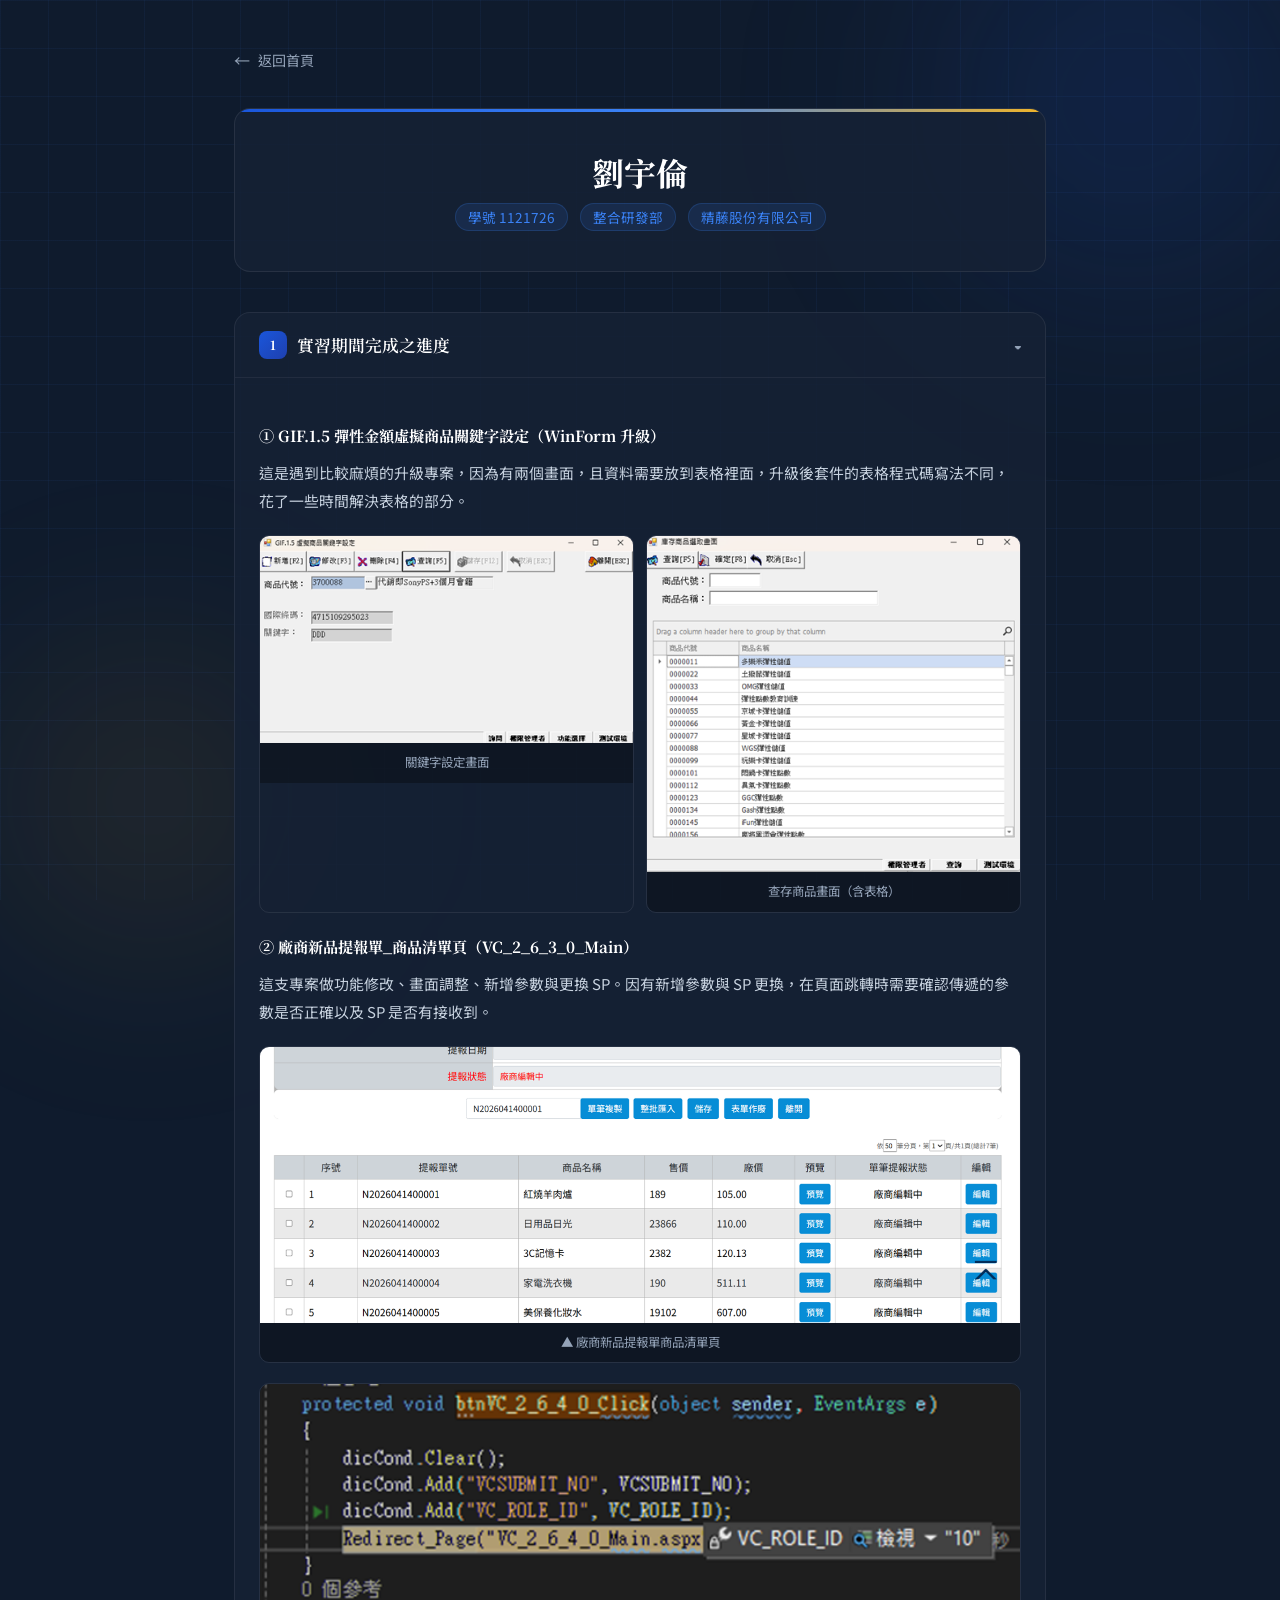
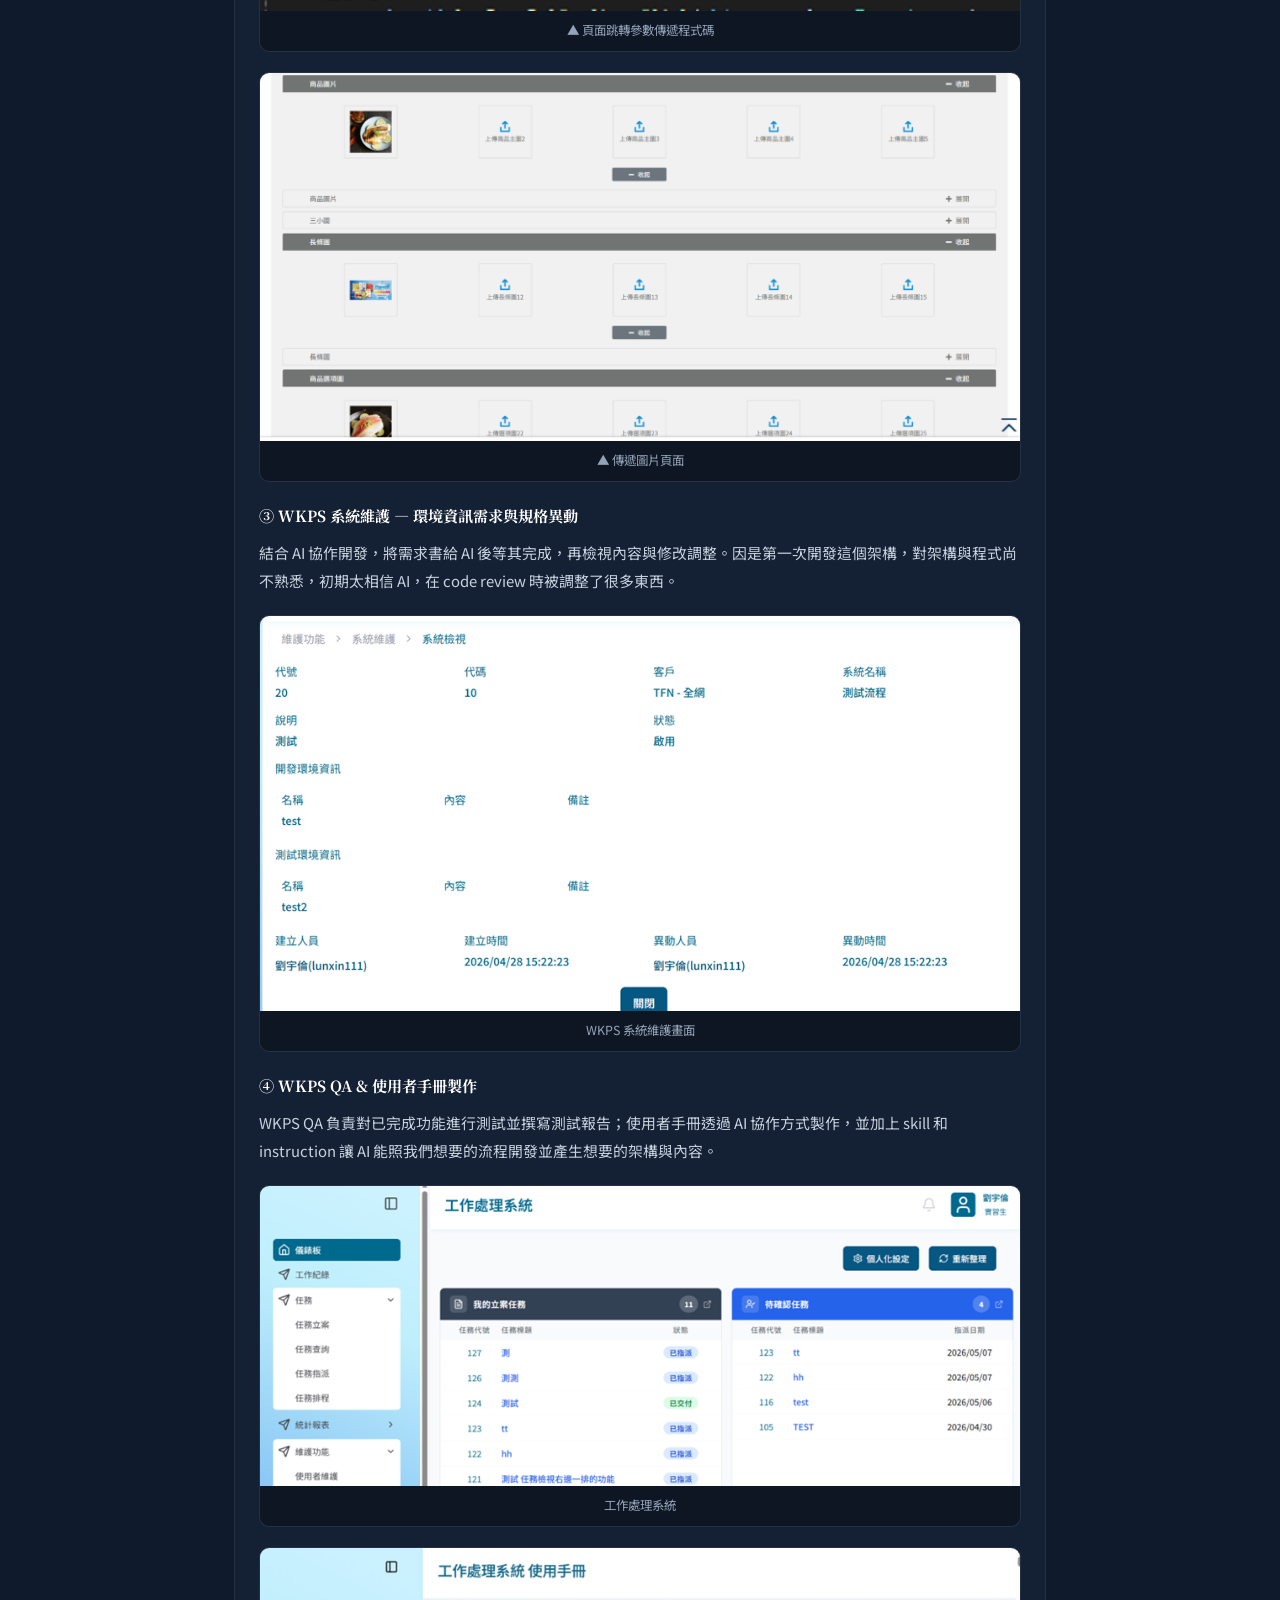
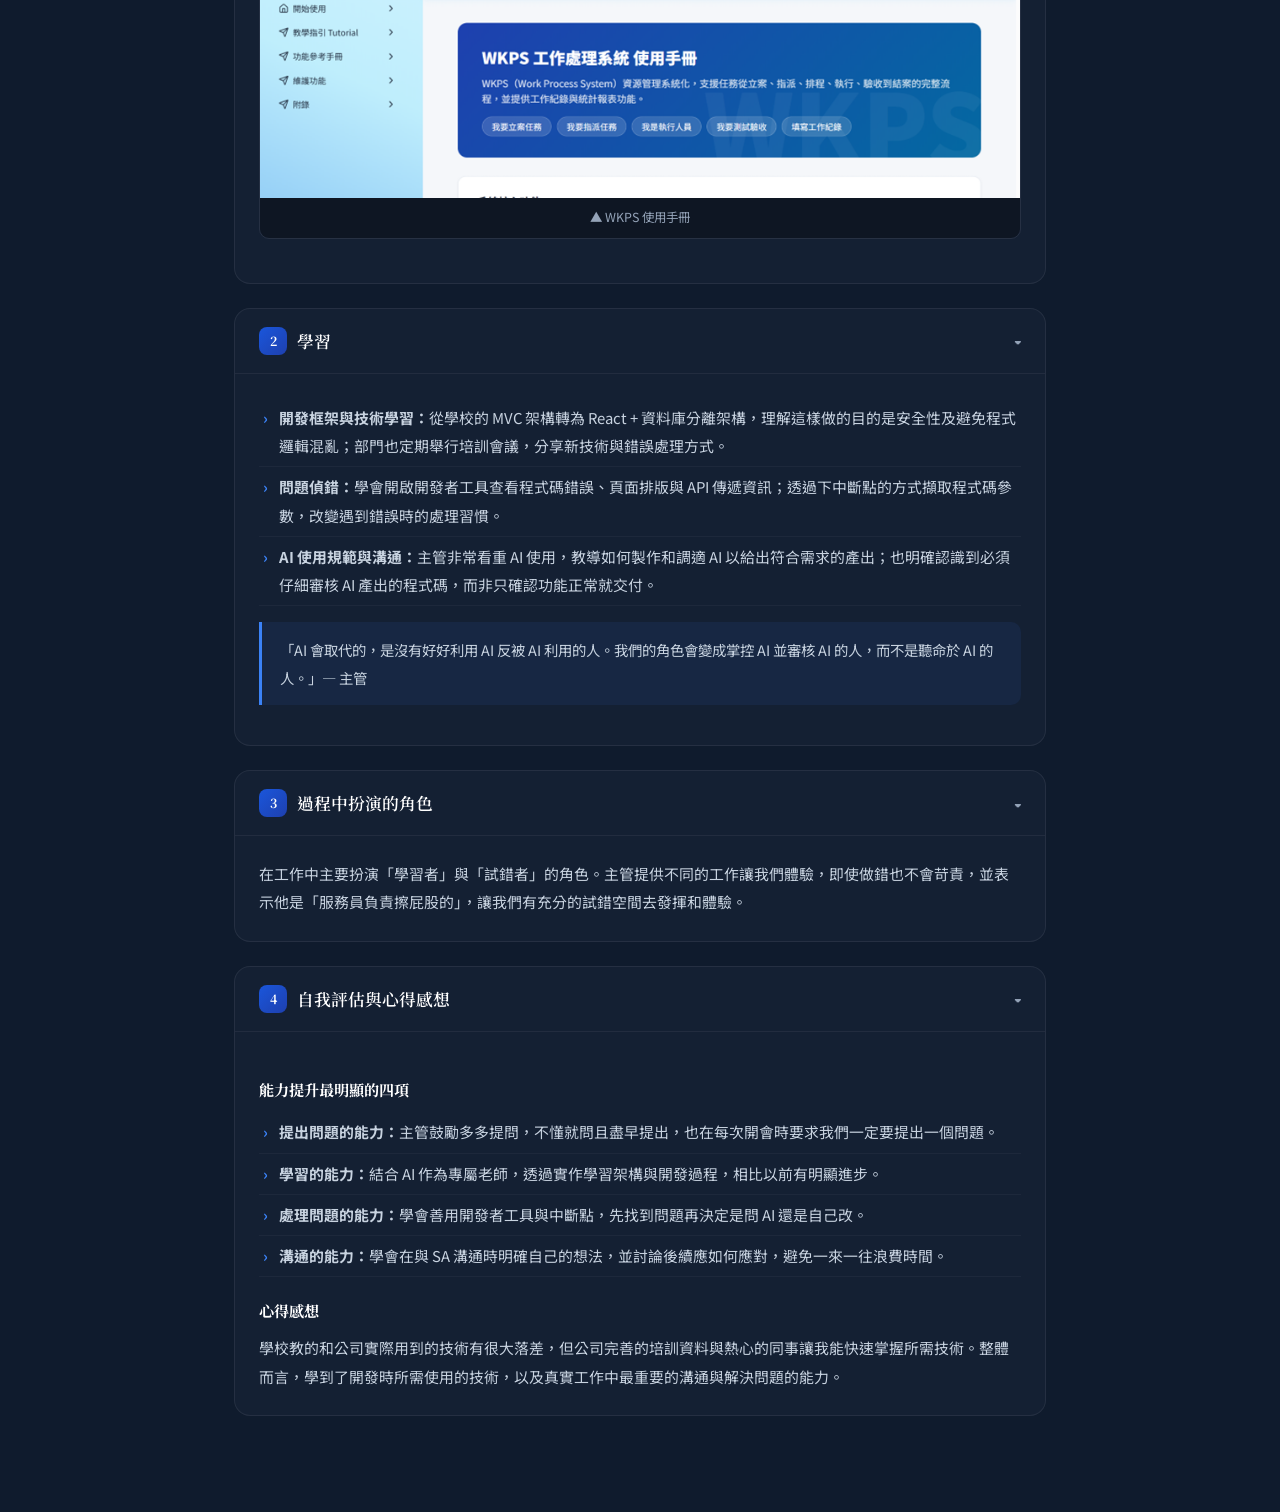
==== pages/1121726.html @ b06cfe4e "初始化實習報告網頁" ====
<!DOCTYPE html>
<html lang="zh-TW">
<head>
  <meta charset="UTF-8"/>
  <meta name="viewport" content="width=device-width, initial-scale=1.0"/>
  <title>劉宇倫 — 實習報告</title>
  <link rel="stylesheet" href="../css/style.css"/>
  <link href="https://fonts.googleapis.com/css2?family=Noto+Serif+TC:wght@300;400;600;700&family=Noto+Sans+TC:wght@300;400;500&display=swap" rel="stylesheet"/>
</head>
<body>
  <div class="bg-grid"></div>
  <div class="bg-orb orb1"></div>
  <div class="bg-orb orb2"></div>

  <div class="page-wrap">

    <a href="../index.html" class="back-link">
      <span class="arrow">←</span> 返回首頁
    </a>

    <div class="page-header">
      <h1 class="page-name">劉宇倫</h1>
      <div class="page-meta">
        <span>學號 1121726</span>
        <span>整合研發部</span>
        <span>精藤股份有限公司</span>
      </div>
    </div>

    <!-- ====== 一、實習期間完成之進度 ====== -->
    <div class="section">
      <div class="section-title">
        <div class="num">1</div>
        實習期間完成之進度
        <span class="toggle-icon">▾</span>
      </div>
      <div class="section-body">

        <h4>① GIF.1.5 彈性金額虛擬商品關鍵字設定（WinForm 升級）</h4>
        <p>這是遇到比較麻煩的升級專案，因為有兩個畫面，且資料需要放到表格裡面，升級後套件的表格程式碼寫法不同，花了一些時間解決表格的部分。</p>

        <!-- 圖片區：GIF.1.5 畫面截圖 -->
        <div class="img-grid">
          <div class="img-block">
            <img src="../image/1121726/1121726-1.png" alt="1121726-1">
            <div class="img-caption">關鍵字設定畫面</div>
          </div>
          <div class="img-block">
            <img src="../image/1121726/1121726-2.png" alt="1121726-2">
            <div class="img-caption">查存商品畫面（含表格）</div>
          </div>
        </div>

        <h4>② 廠商新品提報單_商品清單頁（VC_2_6_3_0_Main）</h4>
        <p>這支專案做功能修改、畫面調整、新增參數與更換 SP。因有新增參數與 SP 更換，在頁面跳轉時需要確認傳遞的參數是否正確以及 SP 是否有接收到。</p>

        <!-- 圖片區：商品清單頁截圖 -->
        <div class="img-block">
          <img src="../image/1121726/1121726-3.png" alt="1121726-3">
          <div class="img-caption">▲ 廠商新品提報單商品清單頁</div>
        </div>

        <!-- 圖片區：程式碼截圖 -->
        <div class="img-block">
          <img src="../image/1121726/1121726-4.png" alt="1121726-4">
          <div class="img-caption">▲ 頁面跳轉參數傳遞程式碼</div>
        </div>

        <!-- 圖片區：傳遞圖片頁面 -->
        <div class="img-block">
          <img src="../image/1121726/1121726-5.png" alt="1121726-5">
          <div class="img-caption">▲ 傳遞圖片頁面</div>
        </div>

        <h4>③ WKPS 系統維護 — 環境資訊需求與規格異動</h4>
        <p>結合 AI 協作開發，將需求書給 AI 後等其完成，再檢視內容與修改調整。因是第一次開發這個架構，對架構與程式尚不熟悉，初期太相信 AI，在 code review 時被調整了很多東西。</p>

        <!-- 圖片區：WKPS 系統維護畫面 -->
        <div class="img-block">
          <img src="../image/1121726/1121726-6.png" alt="1121726-6">
          <div class="img-caption">WKPS 系統維護畫面</div>
        </div>

        <h4>④ WKPS QA &amp; 使用者手冊製作</h4>
        <p>WKPS QA 負責對已完成功能進行測試並撰寫測試報告；使用者手冊透過 AI 協作方式製作，並加上 skill 和 instruction 讓 AI 能照我們想要的流程開發並產生想要的架構與內容。</p>

        <!-- 圖片區：工作處理系統截圖 -->
        <div class="img-block">
          <img src="../image/1121726/1121726-7.png" alt="1121726-7">
          <div class="img-caption">工作處理系統</div>
        </div>
      
        <div class="img-block">
          <img src="../image/1121726/1121726-8.png" alt="1121726-8">
          <div class="img-caption">▲ WKPS 使用手冊</div>
        </div>

      </div>
    </div>

    <!-- ====== 二、學習 ====== -->
    <div class="section">
      <div class="section-title">
        <div class="num">2</div>
        學習
        <span class="toggle-icon">▾</span>
      </div>
      <div class="section-body">
        <ul>
          <li><strong>開發框架與技術學習：</strong>從學校的 MVC 架構轉為 React + 資料庫分離架構，理解這樣做的目的是安全性及避免程式邏輯混亂；部門也定期舉行培訓會議，分享新技術與錯誤處理方式。</li>
          <li><strong>問題偵錯：</strong>學會開啟開發者工具查看程式碼錯誤、頁面排版與 API 傳遞資訊；透過下中斷點的方式擷取程式碼參數，改變遇到錯誤時的處理習慣。</li>
          <li><strong>AI 使用規範與溝通：</strong>主管非常看重 AI 使用，教導如何製作和調適 AI 以給出符合需求的產出；也明確認識到必須仔細審核 AI 產出的程式碼，而非只確認功能正常就交付。</li>
        </ul>
        <div class="highlight-box">
          「AI 會取代的，是沒有好好利用 AI 反被 AI 利用的人。我們的角色會變成掌控 AI 並審核 AI 的人，而不是聽命於 AI 的人。」— 主管
        </div>
      </div>
    </div>

    <!-- ====== 三、過程中扮演的角色 ====== -->
    <div class="section">
      <div class="section-title">
        <div class="num">3</div>
        過程中扮演的角色
        <span class="toggle-icon">▾</span>
      </div>
      <div class="section-body">
        <p>在工作中主要扮演「學習者」與「試錯者」的角色。主管提供不同的工作讓我們體驗，即使做錯也不會苛責，並表示他是「服務員負責擦屁股的」，讓我們有充分的試錯空間去發揮和體驗。</p>
      </div>
    </div>

    <!-- ====== 四、自我評估與心得感想 ====== -->
    <div class="section">
      <div class="section-title">
        <div class="num">4</div>
        自我評估與心得感想
        <span class="toggle-icon">▾</span>
      </div>
      <div class="section-body">
        <h4>能力提升最明顯的四項</h4>
        <ul>
          <li><strong>提出問題的能力：</strong>主管鼓勵多多提問，不懂就問且盡早提出，也在每次開會時要求我們一定要提出一個問題。</li>
          <li><strong>學習的能力：</strong>結合 AI 作為專屬老師，透過實作學習架構與開發過程，相比以前有明顯進步。</li>
          <li><strong>處理問題的能力：</strong>學會善用開發者工具與中斷點，先找到問題再決定是問 AI 還是自己改。</li>
          <li><strong>溝通的能力：</strong>學會在與 SA 溝通時明確自己的想法，並討論後續應如何應對，避免一來一往浪費時間。</li>
        </ul>
        <h4>心得感想</h4>
        <p>學校教的和公司實際用到的技術有很大落差，但公司完善的培訓資料與熱心的同事讓我能快速掌握所需技術。整體而言，學到了開發時所需使用的技術，以及真實工作中最重要的溝通與解決問題的能力。</p>
      </div>
    </div>

  </div>

  <script src="../js/main.js"></script>
</body>
</html>
---- css/style.css ----
/* ==============================
   CSS Variables & Reset
============================== */
:root {
  --navy:    #0f1b2d;
  --navy2:   #162236;
  --blue:    #1a56db;
  --accent:  #3b82f6;
  --gold:    #f0b429;
  --white:   #ffffff;
  --gray:    #94a3b8;
  --light:   #e8edf4;
  --card-bg: rgba(22, 34, 54, 0.85);
  --radius:  16px;
  --shadow:  0 8px 32px rgba(0,0,0,0.35);
  --font-serif: 'Noto Serif TC', serif;
  --font-sans:  'Noto Sans TC', sans-serif;
  --transition: 0.3s cubic-bezier(0.4, 0, 0.2, 1);
}

*, *::before, *::after { box-sizing: border-box; margin: 0; padding: 0; }

html { scroll-behavior: smooth; }

body {
  background: var(--navy);
  color: var(--white);
  font-family: var(--font-sans);
  min-height: 100vh;
  overflow-x: hidden;
}

/* ==============================
   Background Decorations
============================== */
.bg-grid {
  position: fixed; inset: 0; z-index: 0;
  background-image:
    linear-gradient(rgba(59,130,246,0.06) 1px, transparent 1px),
    linear-gradient(90deg, rgba(59,130,246,0.06) 1px, transparent 1px);
  background-size: 48px 48px;
  pointer-events: none;
}

.bg-orb {
  position: fixed; border-radius: 50%;
  filter: blur(80px); pointer-events: none; z-index: 0;
}
.orb1 {
  width: 600px; height: 600px;
  background: radial-gradient(circle, rgba(26,86,219,0.18), transparent 70%);
  top: -200px; right: -150px;
}
.orb2 {
  width: 500px; height: 500px;
  background: radial-gradient(circle, rgba(240,180,41,0.1), transparent 70%);
  bottom: -150px; left: -100px;
}

/* ==============================
   Hero / Homepage
============================== */
.hero {
  position: relative; z-index: 1;
  max-width: 900px; margin: 0 auto;
  padding: 64px 24px 48px;
  display: flex; flex-direction: column;
  align-items: center; gap: 24px;
  text-align: center;
  animation: fadeUp 0.8s ease both;
}

@keyframes fadeUp {
  from { opacity: 0; transform: translateY(24px); }
  to   { opacity: 1; transform: translateY(0); }
}

.badge {
  display: inline-block;
  background: linear-gradient(135deg, var(--gold), #f59e0b);
  color: var(--navy);
  font-size: 0.78rem; font-weight: 700; letter-spacing: 0.12em;
  padding: 5px 16px; border-radius: 100px;
}

.university-logo {
  margin-top: 4px;
}
.logo-placeholder {
  width: 72px; height: 72px; border-radius: 50%;
  background: linear-gradient(135deg, var(--blue), #1e40af);
  display: flex; align-items: center; justify-content: center;
  font-family: var(--font-serif);
  font-size: 1.5rem; font-weight: 700; color: var(--white);
  box-shadow: 0 0 0 4px rgba(59,130,246,0.25);
  /* 取消以下兩行並取消 img 的 comment 以使用校徽圖片 */
}

.title { display: flex; flex-direction: column; gap: 6px; }
.title-sub {
  font-family: var(--font-sans); font-size: 1rem;
  font-weight: 400; color: var(--gray); letter-spacing: 0.05em;
}
.title-main {
  font-family: var(--font-serif); font-size: 2.4rem;
  font-weight: 700; color: var(--white);
  line-height: 1.2;
}

.company-tag {
  background: rgba(59,130,246,0.12);
  border: 1px solid rgba(59,130,246,0.3);
  padding: 8px 20px; border-radius: 100px;
  font-size: 0.9rem; color: var(--accent); letter-spacing: 0.05em;
}
.company-tag span { color: var(--gray); margin-left: 4px; font-size: 0.82rem; }

/* Info Grid */
.info-grid {
  display: flex; gap: 16px; flex-wrap: wrap; justify-content: center;
}
.info-card {
  background: var(--card-bg);
  border: 1px solid rgba(255,255,255,0.08);
  border-radius: 12px;
  padding: 14px 22px;
  display: flex; flex-direction: column; gap: 4px;
  backdrop-filter: blur(12px);
}
.info-label { font-size: 0.72rem; color: var(--gray); letter-spacing: 0.08em; }
.info-value { font-size: 0.95rem; font-weight: 500; color: var(--white); }

/* Section Heading */
.section-heading {
  font-size: 0.75rem; letter-spacing: 0.18em;
  color: var(--gray); text-transform: uppercase;
  margin-top: 8px;
}

/* ==============================
   Student Cards
============================== */
.students-grid {
  display: grid;
  grid-template-columns: repeat(auto-fit, minmax(240px, 1fr));
  gap: 20px; width: 100%;
}

.student-card {
  background: var(--card-bg);
  border: 1px solid rgba(255,255,255,0.08);
  border-radius: var(--radius);
  padding: 28px 24px;
  display: flex; align-items: center; gap: 18px;
  text-decoration: none; color: var(--white);
  backdrop-filter: blur(12px);
  transition: var(--transition);
  position: relative; overflow: hidden;
  cursor: pointer;
}
.student-card::before {
  content: '';
  position: absolute; inset: 0;
  background: linear-gradient(135deg, rgba(59,130,246,0.08), transparent);
  opacity: 0; transition: var(--transition);
}
.student-card::after {
  content: '';
  position: absolute; bottom: 0; left: 0; right: 0;
  height: 2px;
  background: linear-gradient(90deg, var(--blue), var(--accent));
  transform: scaleX(0); transition: var(--transition);
  transform-origin: left;
}
.student-card:hover {
  transform: translateY(-4px);
  border-color: rgba(59,130,246,0.4);
  box-shadow: var(--shadow);
}
.student-card:hover::before { opacity: 1; }
.student-card:hover::after  { transform: scaleX(1); }

.student-card[data-dept="系統運用部"]::after {
  background: linear-gradient(90deg, var(--gold), #f59e0b);
}

/* Avatar */
.student-avatar { flex-shrink: 0; }
.avatar-placeholder {
  width: 52px; height: 52px; border-radius: 50%;
  background: linear-gradient(135deg, var(--blue), #1e40af);
  display: flex; align-items: center; justify-content: center;
  font-family: var(--font-serif); font-size: 1.3rem; font-weight: 700;
}
/* 若使用圖片，取消 comment 這段：
.student-avatar img {
  width: 52px; height: 52px; border-radius: 50%;
  object-fit: cover;
} */

.student-info { flex: 1; text-align: left; }
.student-name { font-family: var(--font-serif); font-size: 1.15rem; font-weight: 600; }
.student-id   { font-size: 0.78rem; color: var(--gray); margin-top: 3px; }
.student-dept {
  font-size: 0.75rem; margin-top: 6px;
  background: rgba(59,130,246,0.15);
  color: var(--accent);
  display: inline-block; padding: 2px 10px; border-radius: 100px;
}
.student-card[data-dept="系統運用部"] .student-dept {
  background: rgba(240,180,41,0.15); color: var(--gold);
}

.card-arrow {
  font-size: 1.2rem; color: var(--gray);
  transition: var(--transition); transform: translateX(0);
}
.student-card:hover .card-arrow { transform: translateX(4px); color: var(--accent); }

/* ==============================
   Footer
============================== */
.footer {
  font-size: 0.78rem; color: var(--gray);
  display: flex; gap: 8px; align-items: center; flex-wrap: wrap;
  justify-content: center; margin-top: 16px; padding-top: 16px;
  border-top: 1px solid rgba(255,255,255,0.06);
  width: 100%;
}
.dot { opacity: 0.4; }

/* ==============================
   Inner Pages: Layout
============================== */
.page-wrap {
  position: relative; z-index: 1;
  max-width: 860px; margin: 0 auto;
  padding: 48px 24px 72px;
  animation: fadeUp 0.7s ease both;
}

.back-link {
  display: inline-flex; align-items: center; gap: 8px;
  color: var(--gray); text-decoration: none; font-size: 0.88rem;
  margin-bottom: 36px;
  transition: var(--transition);
}
.back-link:hover { color: var(--accent); }
.back-link .arrow { font-size: 1rem; }

/* Page Header */
.page-header {
  text-align: center;
  padding: 40px 32px;
  background: var(--card-bg);
  border: 1px solid rgba(255,255,255,0.08);
  border-radius: var(--radius);
  backdrop-filter: blur(16px);
  margin-bottom: 40px;
  position: relative; overflow: hidden;
}
.page-header::before {
  content: '';
  position: absolute; top: 0; left: 0; right: 0; height: 3px;
  background: linear-gradient(90deg, var(--blue), var(--accent), var(--gold));
}

.page-avatar {
  width: 80px; height: 80px; border-radius: 50%; margin: 0 auto 16px;
  background: linear-gradient(135deg, var(--blue), #1e40af);
  display: flex; align-items: center; justify-content: center;
  font-family: var(--font-serif); font-size: 2rem; font-weight: 700;
  box-shadow: 0 0 0 4px rgba(59,130,246,0.2);
}
/* 圖片版：取消 comment
.page-avatar img {
  width: 80px; height: 80px; border-radius: 50%; object-fit: cover;
  box-shadow: 0 0 0 4px rgba(59,130,246,0.2);
} */

.page-name {
  font-family: var(--font-serif); font-size: 2rem; font-weight: 700;
  margin-bottom: 4px;
}
.page-meta {
  font-size: 0.85rem; color: var(--gray);
  display: flex; gap: 12px; justify-content: center; flex-wrap: wrap;
  margin-top: 8px;
}
.page-meta span {
  background: rgba(59,130,246,0.12);
  border: 1px solid rgba(59,130,246,0.2);
  padding: 3px 12px; border-radius: 100px; color: var(--accent);
}

/* ==============================
   Section & Content Blocks
============================== */
.section {
  background: var(--card-bg);
  border: 1px solid rgba(255,255,255,0.07);
  border-radius: var(--radius);
  backdrop-filter: blur(12px);
  margin-bottom: 24px;
  overflow: hidden;
}

.section-title {
  font-family: var(--font-serif); font-size: 1.05rem; font-weight: 600;
  padding: 18px 24px;
  border-bottom: 1px solid rgba(255,255,255,0.06);
  display: flex; align-items: center; gap: 10px;
  cursor: pointer; user-select: none;
  transition: background var(--transition);
}
.section-title:hover { background: rgba(59,130,246,0.06); }

.section-title .num {
  width: 28px; height: 28px; border-radius: 8px;
  background: linear-gradient(135deg, var(--blue), #1e40af);
  display: flex; align-items: center; justify-content: center;
  font-size: 0.78rem; font-weight: 700; flex-shrink: 0;
}

.section-title .toggle-icon {
  margin-left: auto; color: var(--gray);
  transition: transform var(--transition);
  font-size: 0.9rem;
}
.section.collapsed .toggle-icon { transform: rotate(-90deg); }

.section-body {
  padding: 24px;
  font-size: 0.93rem; line-height: 1.9; color: #c8d3e0;
  transition: max-height 0.4s ease, opacity 0.3s ease;
}
.section.collapsed .section-body {
  display: none;
}

.section-body p { margin-bottom: 14px; }
.section-body p:last-child { margin-bottom: 0; }

.section-body h4 {
  font-family: var(--font-serif); font-size: 0.95rem;
  color: var(--white); margin: 20px 0 8px;
}

.section-body ul {
  list-style: none; padding: 0;
}
.section-body ul li {
  padding: 6px 0 6px 20px; position: relative;
  border-bottom: 1px solid rgba(255,255,255,0.04);
}
.section-body ul li::before {
  content: '›'; position: absolute; left: 4px;
  color: var(--accent); font-weight: 700;
}

/* ==============================
   Image Placeholder / Actual Images
============================== */

/* 圖片區塊：統一容器 */
.img-block {
  margin: 20px 0;
  border-radius: 10px; overflow: hidden;
  border: 1px solid rgba(255,255,255,0.08);
}
.img-block img {
  width: 100%; display: block;
  /* object-fit: cover; height: 280px; — 依需求調整 */
}
.img-caption {
  background: rgba(0,0,0,0.3);
  font-size: 0.78rem; color: var(--gray);
  padding: 8px 14px; text-align: center;
}

/* 圖片佔位：尚未放入圖片時的顯示 */
.img-placeholder {
  background: rgba(22,34,54,0.9);
  border: 2px dashed rgba(59,130,246,0.3);
  border-radius: 10px;
  height: 200px;
  display: flex; flex-direction: column;
  align-items: center; justify-content: center;
  gap: 8px; margin: 20px 0; color: var(--gray);
  font-size: 0.82rem;
}
.img-placeholder .icon { font-size: 2rem; opacity: 0.4; }

/* 多欄圖片 */
.img-grid {
  display: grid; gap: 12px;
  grid-template-columns: repeat(auto-fit, minmax(200px, 1fr));
  margin: 20px 0;
}
.img-grid .img-block { margin: 0; }

/* ==============================
   Tag & Highlight
============================== */
.tag {
  display: inline-block;
  background: rgba(59,130,246,0.14);
  border: 1px solid rgba(59,130,246,0.25);
  color: var(--accent);
  font-size: 0.75rem; padding: 2px 10px; border-radius: 6px;
  margin: 2px;
}

.highlight-box {
  background: rgba(59,130,246,0.08);
  border-left: 3px solid var(--accent);
  border-radius: 0 10px 10px 0;
  padding: 14px 18px; margin: 16px 0;
  font-size: 0.9rem; color: #c8d3e0;
}

/* ==============================
   Responsive
============================== */
@media (max-width: 600px) {
  .title-main { font-size: 1.75rem; }
  .students-grid { grid-template-columns: 1fr; }
  .page-wrap { padding: 32px 16px 56px; }
  .section-body { padding: 18px; }
}
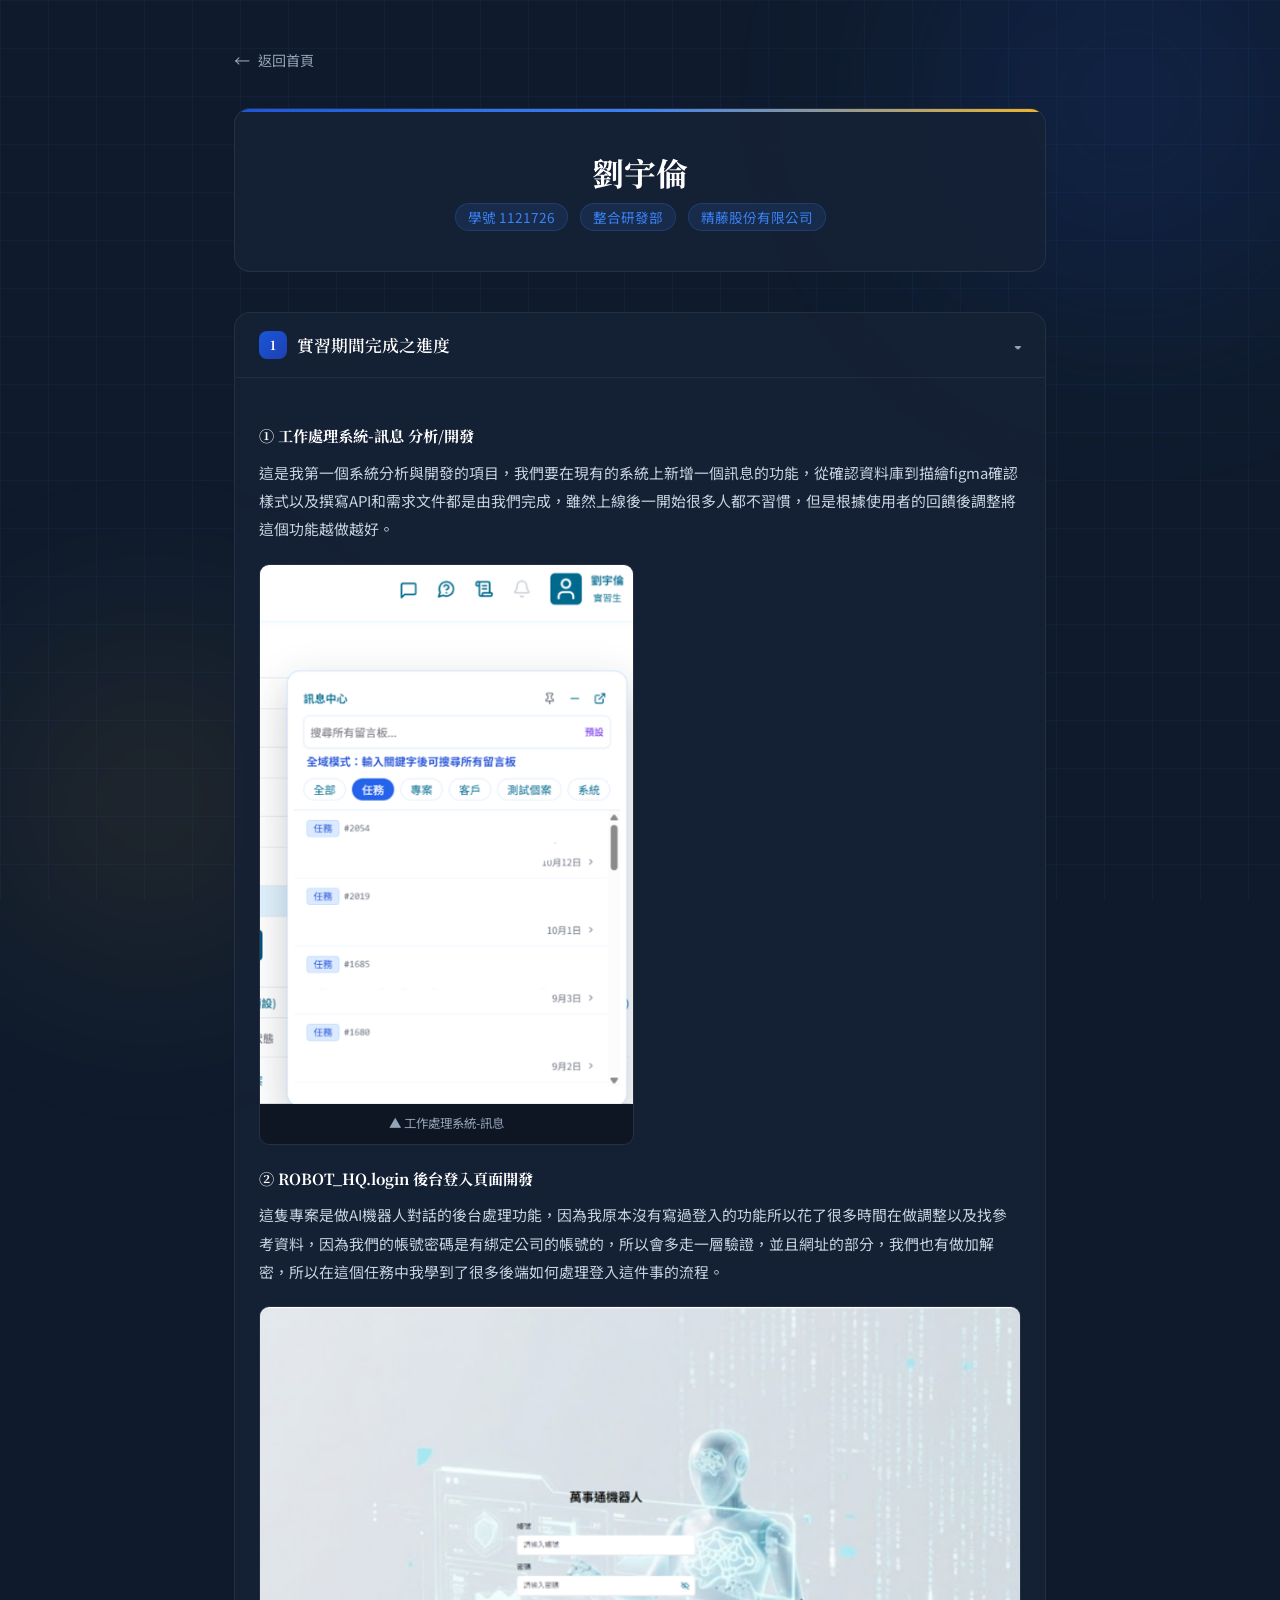
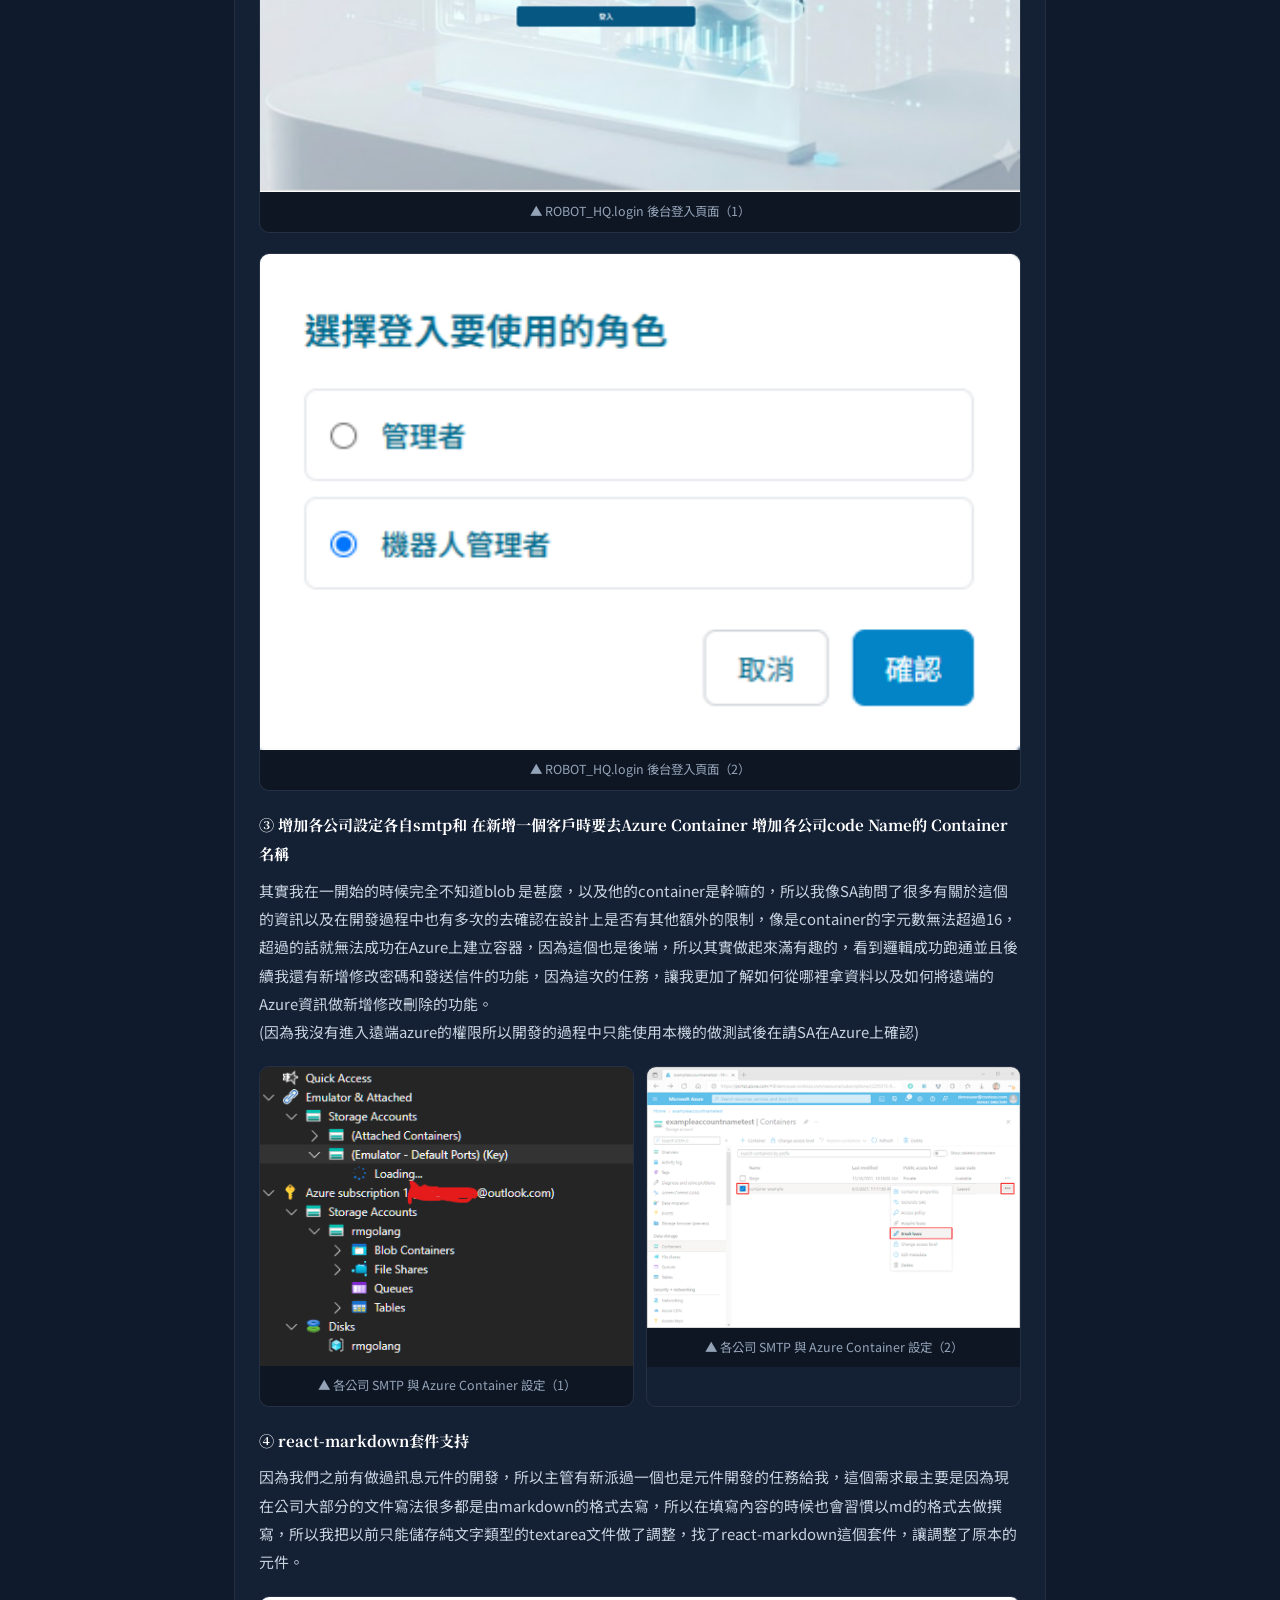
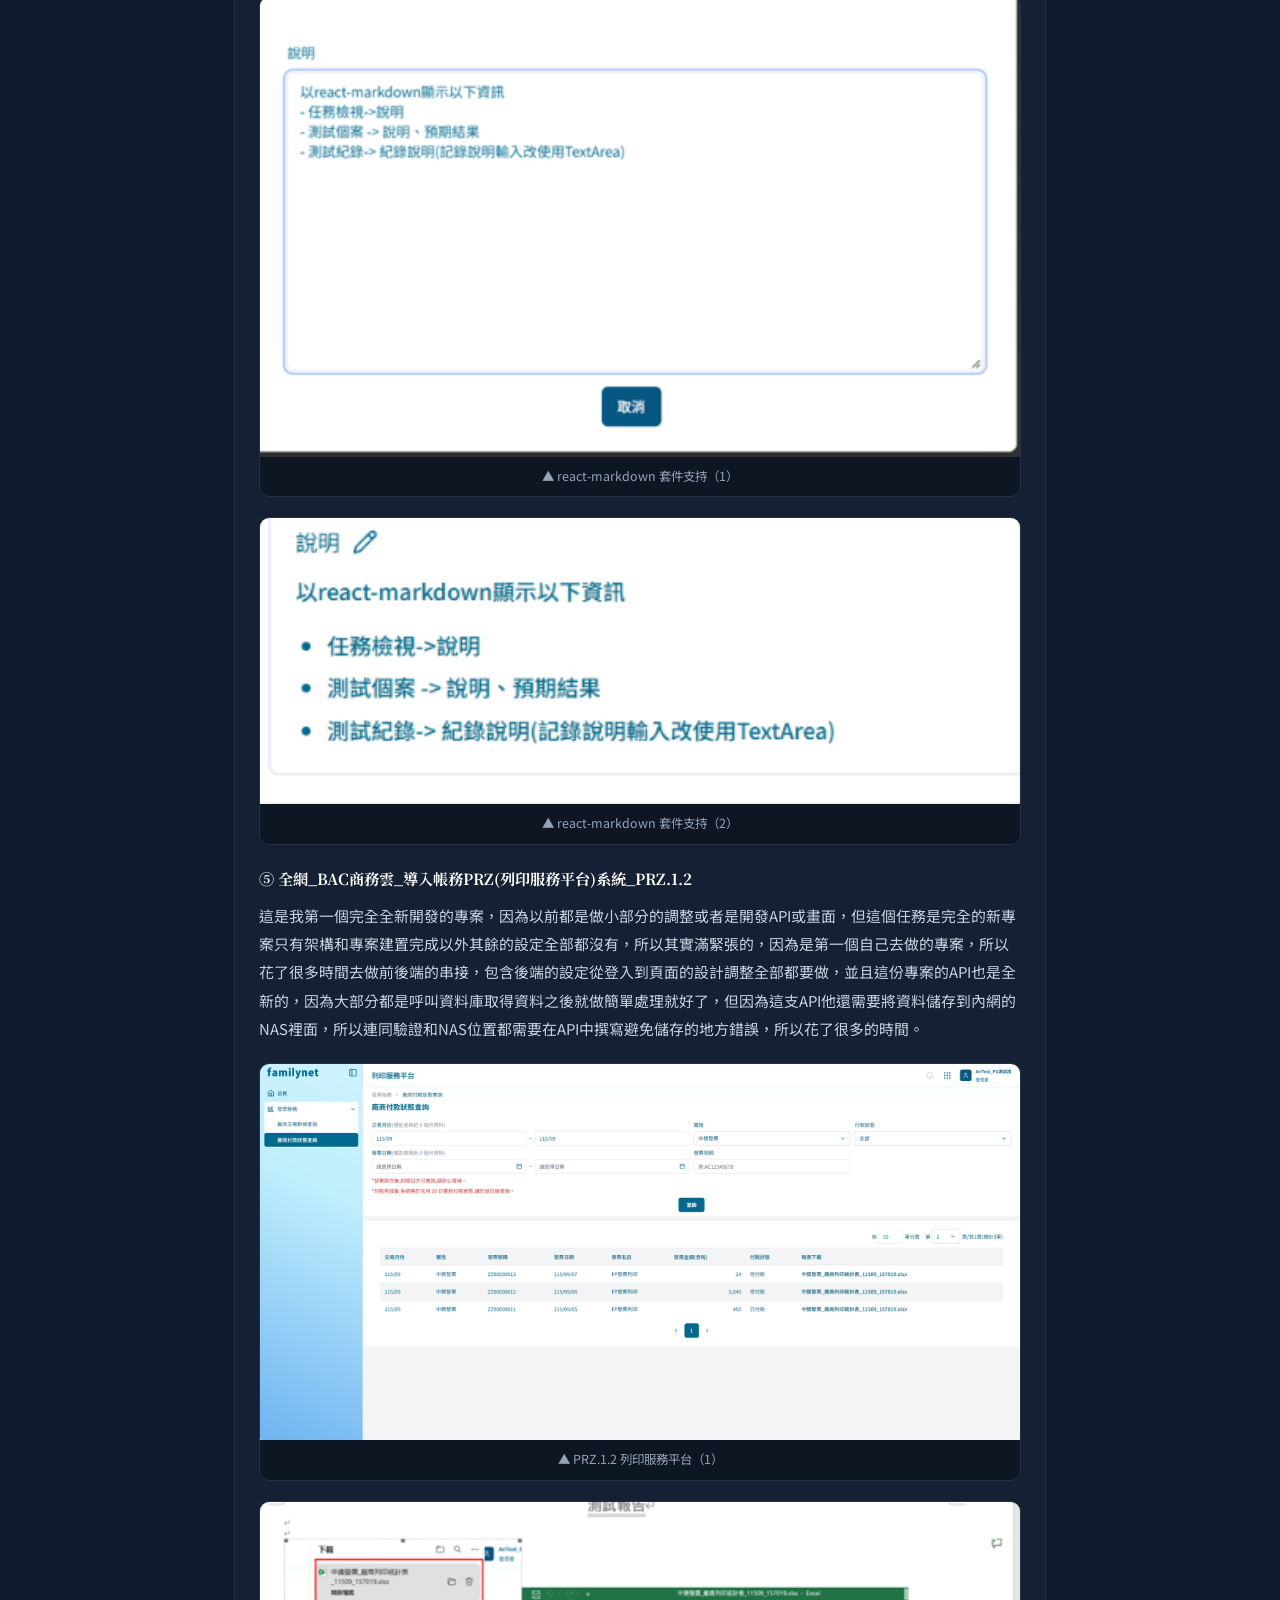
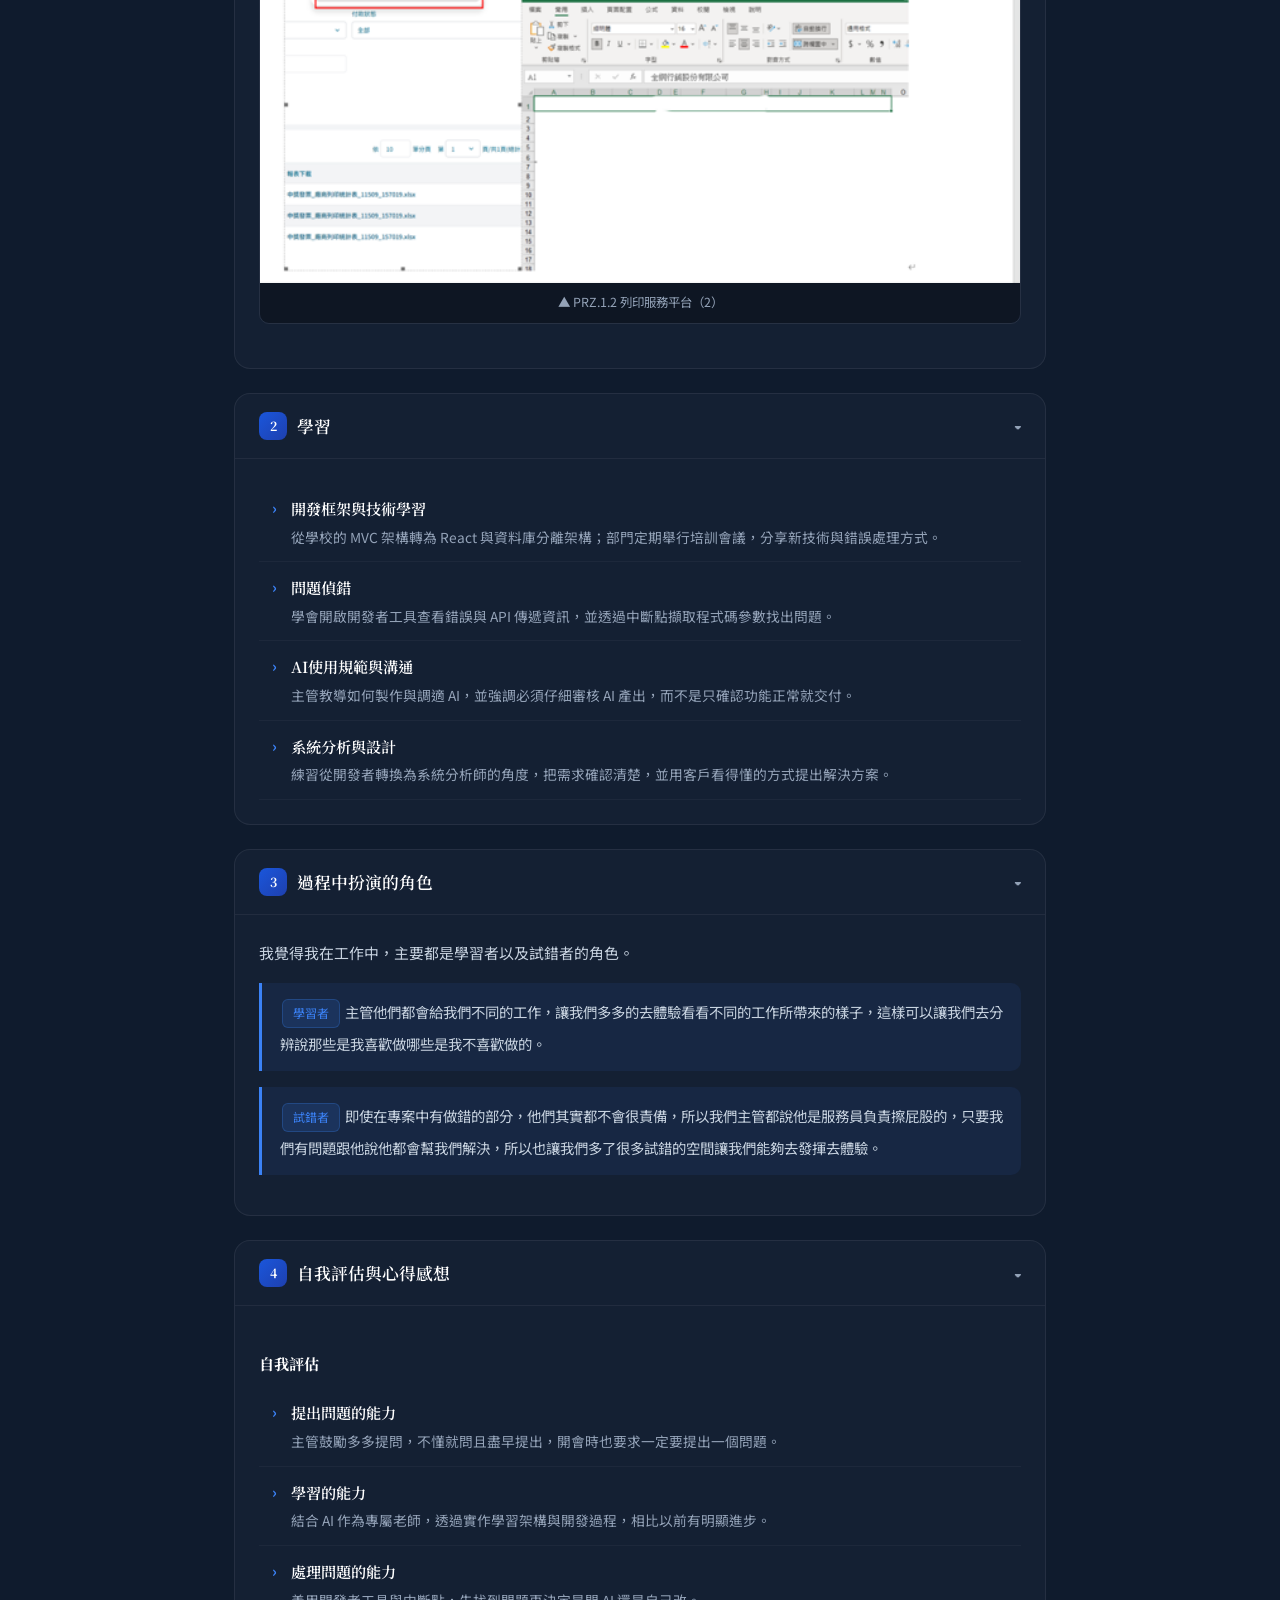
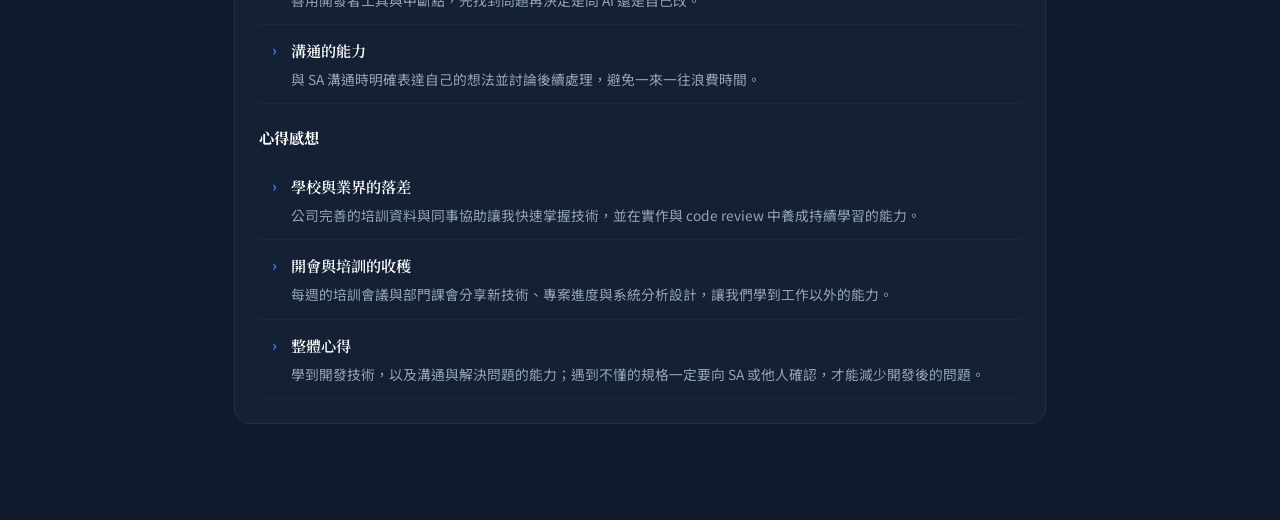
==== commit 9e1fc7d9: "20261108(剩1121723-5wkps任務流程與任務立案調整draft圖片)" ====
--- a/pages/1121726.html
+++ b/pages/1121726.html
@@ -1,156 +1,303 @@
 <!DOCTYPE html>
 <html lang="zh-TW">
 <head>
-  <meta charset="UTF-8"/>
-  <meta name="viewport" content="width=device-width, initial-scale=1.0"/>
-  <title>劉宇倫 — 實習報告</title>
-  <link rel="stylesheet" href="../css/style.css"/>
-  <link href="https://fonts.googleapis.com/css2?family=Noto+Serif+TC:wght@300;400;600;700&family=Noto+Sans+TC:wght@300;400;500&display=swap" rel="stylesheet"/>
+    <meta charset="UTF-8"/>
+    <meta name="viewport" content="width=device-width, initial-scale=1.0"/>
+    <title>劉宇倫 — 實習報告</title>
+    <link rel="stylesheet" href="../css/style.css"/>
+    <link href="https://fonts.googleapis.com/css2?family=Noto+Serif+TC:wght@300;400;600;700&family=Noto+Sans+TC:wght@300;400;500&display=swap" rel="stylesheet"/>
 </head>
 <body>
-  <div class="bg-grid"></div>
-  <div class="bg-orb orb1"></div>
-  <div class="bg-orb orb2"></div>
-
-  <div class="page-wrap">
-
-    <a href="../index.html" class="back-link">
-      <span class="arrow">←</span> 返回首頁
-    </a>
-
-    <div class="page-header">
-      <h1 class="page-name">劉宇倫</h1>
-      <div class="page-meta">
-        <span>學號 1121726</span>
-        <span>整合研發部</span>
-        <span>精藤股份有限公司</span>
-      </div>
-    </div>
-
-    <!-- ====== 一、實習期間完成之進度 ====== -->
-    <div class="section">
-      <div class="section-title">
-        <div class="num">1</div>
-        實習期間完成之進度
-        <span class="toggle-icon">▾</span>
-      </div>
-      <div class="section-body">
-
-        <h4>① GIF.1.5 彈性金額虛擬商品關鍵字設定（WinForm 升級）</h4>
-        <p>這是遇到比較麻煩的升級專案，因為有兩個畫面，且資料需要放到表格裡面，升級後套件的表格程式碼寫法不同，花了一些時間解決表格的部分。</p>
-
-        <!-- 圖片區：GIF.1.5 畫面截圖 -->
-        <div class="img-grid">
-          <div class="img-block">
-            <img src="../image/1121726/1121726-1.png" alt="1121726-1">
-            <div class="img-caption">關鍵字設定畫面</div>
-          </div>
-          <div class="img-block">
-            <img src="../image/1121726/1121726-2.png" alt="1121726-2">
-            <div class="img-caption">查存商品畫面（含表格）</div>
-          </div>
-        </div>
-
-        <h4>② 廠商新品提報單_商品清單頁（VC_2_6_3_0_Main）</h4>
-        <p>這支專案做功能修改、畫面調整、新增參數與更換 SP。因有新增參數與 SP 更換，在頁面跳轉時需要確認傳遞的參數是否正確以及 SP 是否有接收到。</p>
-
-        <!-- 圖片區：商品清單頁截圖 -->
-        <div class="img-block">
-          <img src="../image/1121726/1121726-3.png" alt="1121726-3">
-          <div class="img-caption">▲ 廠商新品提報單商品清單頁</div>
-        </div>
-
-        <!-- 圖片區：程式碼截圖 -->
-        <div class="img-block">
-          <img src="../image/1121726/1121726-4.png" alt="1121726-4">
-          <div class="img-caption">▲ 頁面跳轉參數傳遞程式碼</div>
-        </div>
-
-        <!-- 圖片區：傳遞圖片頁面 -->
-        <div class="img-block">
-          <img src="../image/1121726/1121726-5.png" alt="1121726-5">
-          <div class="img-caption">▲ 傳遞圖片頁面</div>
-        </div>
-
-        <h4>③ WKPS 系統維護 — 環境資訊需求與規格異動</h4>
-        <p>結合 AI 協作開發，將需求書給 AI 後等其完成，再檢視內容與修改調整。因是第一次開發這個架構，對架構與程式尚不熟悉，初期太相信 AI，在 code review 時被調整了很多東西。</p>
-
-        <!-- 圖片區：WKPS 系統維護畫面 -->
-        <div class="img-block">
-          <img src="../image/1121726/1121726-6.png" alt="1121726-6">
-          <div class="img-caption">WKPS 系統維護畫面</div>
-        </div>
-
-        <h4>④ WKPS QA &amp; 使用者手冊製作</h4>
-        <p>WKPS QA 負責對已完成功能進行測試並撰寫測試報告；使用者手冊透過 AI 協作方式製作，並加上 skill 和 instruction 讓 AI 能照我們想要的流程開發並產生想要的架構與內容。</p>
-
-        <!-- 圖片區：工作處理系統截圖 -->
-        <div class="img-block">
-          <img src="../image/1121726/1121726-7.png" alt="1121726-7">
-          <div class="img-caption">工作處理系統</div>
-        </div>
-      
-        <div class="img-block">
-          <img src="../image/1121726/1121726-8.png" alt="1121726-8">
-          <div class="img-caption">▲ WKPS 使用手冊</div>
-        </div>
-
-      </div>
-    </div>
-
-    <!-- ====== 二、學習 ====== -->
-    <div class="section">
-      <div class="section-title">
-        <div class="num">2</div>
-        學習
-        <span class="toggle-icon">▾</span>
-      </div>
-      <div class="section-body">
-        <ul>
-          <li><strong>開發框架與技術學習：</strong>從學校的 MVC 架構轉為 React + 資料庫分離架構，理解這樣做的目的是安全性及避免程式邏輯混亂；部門也定期舉行培訓會議，分享新技術與錯誤處理方式。</li>
-          <li><strong>問題偵錯：</strong>學會開啟開發者工具查看程式碼錯誤、頁面排版與 API 傳遞資訊；透過下中斷點的方式擷取程式碼參數，改變遇到錯誤時的處理習慣。</li>
-          <li><strong>AI 使用規範與溝通：</strong>主管非常看重 AI 使用，教導如何製作和調適 AI 以給出符合需求的產出；也明確認識到必須仔細審核 AI 產出的程式碼，而非只確認功能正常就交付。</li>
-        </ul>
-        <div class="highlight-box">
-          「AI 會取代的，是沒有好好利用 AI 反被 AI 利用的人。我們的角色會變成掌控 AI 並審核 AI 的人，而不是聽命於 AI 的人。」— 主管
-        </div>
-      </div>
-    </div>
-
-    <!-- ====== 三、過程中扮演的角色 ====== -->
-    <div class="section">
-      <div class="section-title">
-        <div class="num">3</div>
-        過程中扮演的角色
-        <span class="toggle-icon">▾</span>
-      </div>
-      <div class="section-body">
-        <p>在工作中主要扮演「學習者」與「試錯者」的角色。主管提供不同的工作讓我們體驗，即使做錯也不會苛責，並表示他是「服務員負責擦屁股的」，讓我們有充分的試錯空間去發揮和體驗。</p>
-      </div>
-    </div>
-
-    <!-- ====== 四、自我評估與心得感想 ====== -->
-    <div class="section">
-      <div class="section-title">
-        <div class="num">4</div>
-        自我評估與心得感想
-        <span class="toggle-icon">▾</span>
-      </div>
-      <div class="section-body">
-        <h4>能力提升最明顯的四項</h4>
-        <ul>
-          <li><strong>提出問題的能力：</strong>主管鼓勵多多提問，不懂就問且盡早提出，也在每次開會時要求我們一定要提出一個問題。</li>
-          <li><strong>學習的能力：</strong>結合 AI 作為專屬老師，透過實作學習架構與開發過程，相比以前有明顯進步。</li>
-          <li><strong>處理問題的能力：</strong>學會善用開發者工具與中斷點，先找到問題再決定是問 AI 還是自己改。</li>
-          <li><strong>溝通的能力：</strong>學會在與 SA 溝通時明確自己的想法，並討論後續應如何應對，避免一來一往浪費時間。</li>
-        </ul>
-        <h4>心得感想</h4>
-        <p>學校教的和公司實際用到的技術有很大落差，但公司完善的培訓資料與熱心的同事讓我能快速掌握所需技術。整體而言，學到了開發時所需使用的技術，以及真實工作中最重要的溝通與解決問題的能力。</p>
-      </div>
-    </div>
-
-  </div>
-
-  <script src="../js/main.js"></script>
+    <div class="bg-grid"></div>
+    <div class="bg-orb orb1"></div>
+    <div class="bg-orb orb2"></div>
+
+    <div class="page-wrap">
+
+        <a href="../index.html" class="back-link">
+            <span class="arrow">←</span> 返回首頁
+        </a>
+
+        <!-- 個人頁首 -->
+        <div class="page-header">
+            <h1 class="page-name">劉宇倫</h1>
+            <div class="page-meta">
+                <span>學號 1121726</span>
+                <span>整合研發部</span>
+                <span>精藤股份有限公司</span>
+            </div>
+        </div>
+
+        <!-- ====== 一、實習期間完成之進度 ====== -->
+        <div class="section">
+            <div class="section-title">
+                <div class="num">1</div>
+                實習期間完成之進度
+                <span class="toggle-icon">▾</span>
+            </div>
+            <div class="section-body">
+                <h4>① 工作處理系統-訊息 分析/開發</h4>
+                <p>這是我第一個系統分析與開發的項目，我們要在現有的系統上新增一個訊息的功能，從確認資料庫到描繪figma確認樣式以及撰寫API和需求文件都是由我們完成，雖然上線後一開始很多人都不習慣，但是根據使用者的回饋後調整將這個功能越做越好。</p>
+
+                <!-- 圖片區：工作處理系統-訊息 分析/開發 -->
+                <div class="img-grid">
+                    <div class="img-block">
+                        <img src="../image/1121726/1121726-9.png" alt="1121726-9">
+                        <div class="img-caption">▲ 工作處理系統-訊息</div>
+                    </div>
+                    <div></div>
+                </div>
+
+                <h4>② ROBOT_HQ.login 後台登入頁面開發</h4>
+                <p>這隻專案是做AI機器人對話的後台處理功能，因為我原本沒有寫過登入的功能所以花了很多時間在做調整以及找參考資料，因為我們的帳號密碼是有綁定公司的帳號的，所以會多走一層驗證，並且網址的部分，我們也有做加解密，所以在這個任務中我學到了很多後端如何處理登入這件事的流程。</p>
+
+                <!-- 圖片區：ROBOT_HQ.login 後台登入頁面開發 -->
+                <div class="img-block">
+                    <img src="../image/1121726/1121726-10.png" alt="1121726-10">
+                    <div class="img-caption">▲ ROBOT_HQ.login 後台登入頁面（1）</div>
+                </div>
+                <div class="img-block">
+                    <img src="../image/1121726/1121726-11.png" alt="1121726-11">
+                    <div class="img-caption">▲ ROBOT_HQ.login 後台登入頁面（2）</div>
+                </div>
+
+                <h4>③ 增加各公司設定各自smtp和 在新增一個客戶時要去Azure Container 增加各公司code Name的 Container名稱</h4>
+                <p>其實我在一開始的時候完全不知道blob 是甚麼，以及他的container是幹嘛的，所以我像SA詢問了很多有關於這個的資訊以及在開發過程中也有多次的去確認在設計上是否有其他額外的限制，像是container的字元數無法超過16，超過的話就無法成功在Azure上建立容器，因為這個也是後端，所以其實做起來滿有趣的，看到邏輯成功跑通並且後續我還有新增修改密碼和發送信件的功能，因為這次的任務，讓我更加了解如何從哪裡拿資料以及如何將遠端的Azure資訊做新增修改刪除的功能。<br>(因為我沒有進入遠端azure的權限所以開發的過程中只能使用本機的做測試後在請SA在Azure上確認)</p>
+
+                <!-- 圖片區：各公司 SMTP 與 Azure Container 設定 -->
+                <div class="img-grid">
+                    <div class="img-block">
+                        <img src="../image/1121726/1121726-12.png" alt="1121726-12">
+                        <div class="img-caption">▲ 各公司 SMTP 與 Azure Container 設定（1）</div>
+                    </div>
+                    <div class="img-block">
+                        <img src="../image/1121726/1121726-13.png" alt="1121726-13">
+                        <div class="img-caption">▲ 各公司 SMTP 與 Azure Container 設定（2）</div>
+                    </div>
+                </div>
+
+                <h4>④ react-markdown套件支持</h4>
+                <p>因為我們之前有做過訊息元件的開發，所以主管有新派過一個也是元件開發的任務給我，這個需求最主要是因為現在公司大部分的文件寫法很多都是由markdown的格式去寫，所以在填寫內容的時候也會習慣以md的格式去做撰寫，所以我把以前只能儲存純文字類型的textarea文件做了調整，找了react-markdown這個套件，讓調整了原本的元件。</p>
+
+                <!-- 圖片區：react-markdown套件支持 -->
+                <div class="img-block">
+                    <img src="../image/1121726/1121726-14.png" alt="1121726-14">
+                    <div class="img-caption">▲ react-markdown 套件支持（1）</div>
+                </div>
+                <div class="img-block">
+                    <img src="../image/1121726/1121726-15.png" alt="1121726-15">
+                    <div class="img-caption">▲ react-markdown 套件支持（2）</div>
+                </div>
+
+                <h4>⑤ 全網_BAC商務雲_導入帳務PRZ(列印服務平台)系統_PRZ.1.2</h4>
+                <p>這是我第一個完全全新開發的專案，因為以前都是做小部分的調整或者是開發API或畫面，但這個任務是完全的新專案只有架構和專案建置完成以外其餘的設定全部都沒有，所以其實滿緊張的，因為是第一個自己去做的專案，所以花了很多時間去做前後端的串接，包含後端的設定從登入到頁面的設計調整全部都要做，並且這份專案的API也是全新的，因為大部分都是呼叫資料庫取得資料之後就做簡單處理就好了，但因為這支API他還需要將資料儲存到內網的NAS裡面，所以連同驗證和NAS位置都需要在API中撰寫避免儲存的地方錯誤，所以花了很多的時間。</p>
+
+                <!-- 圖片區：PRZ.1.2 列印服務平台 -->
+                <div class="img-block">
+                    <img src="../image/1121726/1121726-16.png" alt="1121726-16">
+                    <div class="img-caption">▲ PRZ.1.2 列印服務平台（1）</div>
+                </div>
+                <div class="img-block">
+                    <img src="../image/1121726/1121726-17.png" alt="1121726-17">
+                    <div class="img-caption">▲ PRZ.1.2 列印服務平台（2）</div>
+                </div>
+            </div>
+        </div>
+
+        <!-- ====== 二、學習 ====== -->
+        <div class="section">
+            <div class="section-title">
+                <div class="num">2</div>
+                學習
+                <span class="toggle-icon">▾</span>
+            </div>
+            <div class="section-body">
+                <ul class="point-list">
+                    <li>
+                        <details class="point">
+                            <summary>
+                                <span class="point-head">
+                                    <span class="point-title">開發框架與技術學習</span>
+                                    <span class="point-summary">從學校的 MVC 架構轉為 React 與資料庫分離架構；部門定期舉行培訓會議，分享新技術與錯誤處理方式。</span>
+                                </span>
+                            </summary>
+                            <div class="point-detail">
+                                <p>我們在學校時只有學習到如何使用MVC架構作出類似全端的網頁，但是公司使用的是react 跟 資料庫分離的架構，這讓我更加了解這樣做的目的是為了安全性以及避免整個程式邏輯混亂，以及各種不同的學習，我們部門經常做培訓會議，如果有新的技術，或者是錯誤處理的解決方式也會透過這個會告訴其他員工，讓這個經驗或新知是能夠讓大家知道。</p>
+                            </div>
+                        </details>
+                    </li>
+                    <li>
+                        <details class="point">
+                            <summary>
+                                <span class="point-head">
+                                    <span class="point-title">問題偵錯</span>
+                                    <span class="point-summary">學會開啟開發者工具查看錯誤與 API 傳遞資訊，並透過中斷點擷取程式碼參數找出問題。</span>
+                                </span>
+                            </summary>
+                            <div class="point-detail">
+                                <p>這是我在實習過程中學到最重要的事情，我還在做專案的練習後，我每次遇到問題都會卡觀很久或者是需要去求去輔導員請他幫我看如何處理，然後我都會看他是如何解決問題的，向是我的前端網頁出現了問題，他會開啟開發者工具去看說裡面的程式碼哪裡錯誤或者是他的頁面排版是長怎樣的，以及API傳遞的資訊是否正確，資料的格式之些，在我以前在學校學習時其實很少會開啟開發者工具去看到底是哪裡的錯誤這樣子，都是透過終端機的錯誤訊息去處理而已，所以當終端機沒有錯誤時我會卡住很久，以及我之前的任務專案有一支，因為SP傳遞的參數不一樣，有修改過，所以程式碼也需要調整，但是我當初沒有意識到會是SP的參數錯誤，所以一直找不到錯誤點，最終是透過下中斷點的方式去擷取程式碼的參數去查看到底是哪裡傳錯了，這讓我遇到錯誤處理時的習慣也漸漸的改變了。</p>
+                            </div>
+                        </details>
+                    </li>
+                    <li>
+                        <details class="point">
+                            <summary>
+                                <span class="point-head">
+                                    <span class="point-title">AI使用規範與溝通</span>
+                                    <span class="point-summary">主管教導如何製作與調適 AI，並強調必須仔細審核 AI 產出，而不是只確認功能正常就交付。</span>
+                                </span>
+                            </summary>
+                            <div class="point-detail">
+                                <p>我們主管非常看重AI使用這一塊，他非常鼓勵我們去使用，並且也會教我們如何去製作和調適AI讓他能夠給出我們需要的產出，因為我們以前都是在用聊天框的方式去跟AI聊天請他幫我們做處理或者是產生程式碼這樣，但是產出的東西都不一定會完全按照我們的需求所產生出來，因此我覺得在這一塊我們主管對我們的培訓以及教學是非常有用的，再來就是AI的使用規範，我記得我那時候接到公司內部專案需求修改的任務，這是一支都由AI開發我們做人工審核的工作，但是我那時候做完之後我請輔導員看的時候，因為我只有確認功能以及畫面正常就請他幫我code review了，所以他那時候跟我說一定要檢查他產出的東西，不然這樣的話產出如果出現問題我們就會出大事了，所以一定要檢查他的產出，確認這些程式碼都是正確的或者是看起來沒問題才可以接受後再去實際執行一次看是不是真的正確才能夠交付，下一次會議時主管也特別說了這件事，他覺得AI會取代我們是正確的，但是會取代的是沒有好好利用AI反被AI利用的人，所以我們的角色會變成掌控AI並審核AI的人，而不是聽命於AI的人。</p>
+                            </div>
+                        </details>
+                    </li>
+                    <li>
+                        <details class="point">
+                            <summary>
+                                <span class="point-head">
+                                    <span class="point-title">系統分析與設計</span>
+                                    <span class="point-summary">練習從開發者轉換為系統分析師的角度，把需求確認清楚，並用客戶看得懂的方式提出解決方案。</span>
+                                </span>
+                            </summary>
+                            <div class="point-detail">
+                                <p>因為在這一年來AI的發展越來越快了，所以主管為了讓我們能夠學到以後可以帶走的東西，因此加上了系統分析與設計的練習，現在寫程式這件事情變得幾乎都是由AI去執行了，所以變成說，對於一個需求該如何確認，釐清以及跟我們目前現有的系統搭配來說，有哪些部份需要做調整或者是可以沿用得，所以我們需要去練習說如何去當一個系統分析師，將客戶的需求確認後，將解決方案提供給客戶，一開始的時候會非常地不習慣，因為我們之前主要都是在做開發，是屬於讀需求書的那一方，但轉換為需要去製作需求書並且和客戶確認需求的一方會非常地不習慣，像是很多名詞解釋，以及客戶所提供的資訊我們需要把它做一個完整得確認，像是有些需求客戶沒有明確說明，但是我們可以從中了解說，這件事情是他的需求這樣子，所以需要去轉換角度，並且我覺得最難的部分是提供解決方案給客戶這件事情，因為我們會習慣用工程師的方式去寫我們解決方法，但是客戶可能完全不懂程式，那這樣的話他不懂他就無法很明確地確認這個解決方案是不是他想要的，所以將分析設計後的結果要很簡單，明確，容易理解這是我覺得最難的部分，再來確認好需求之後，寫需求書這個部分也很困難，因為我們需要對我們目前的系統和新設計的系統都要有很明確的了解，像是資料庫怎麼設計的，業務規則怎麼跑得，那些系統的設計，以及修改的話複雜度如何，這些都需要去做考量，一開始我有點操之過急了，主管就說需要慢下來，確認好之後釐清再開始做，不然的話做出來的東西也無法使用，客戶不同意也不付錢就等於做白工，雖然還在學習系統分析，但通過實務上的練習，讓我的思考方式新增了從原本的開發人員到目前系統分析師的角度去看一份需求。</p>
+                            </div>
+                        </details>
+                    </li>
+                </ul>
+            </div>
+        </div>
+
+        <!-- ====== 三、過程中扮演的角色 ====== -->
+        <div class="section">
+            <div class="section-title">
+                <div class="num">3</div>
+                過程中扮演的角色
+                <span class="toggle-icon">▾</span>
+            </div>
+            <div class="section-body">
+                <p>我覺得我在工作中，主要都是學習者以及試錯者的角色。</p>
+                <div class="highlight-box">
+                    <span class="tag">學習者</span> 主管他們都會給我們不同的工作，讓我們多多的去體驗看看不同的工作所帶來的樣子，這樣可以讓我們去分辨說那些是我喜歡做哪些是我不喜歡做的。
+                </div>
+                <div class="highlight-box">
+                    <span class="tag">試錯者</span> 即使在專案中有做錯的部分，他們其實都不會很責備，所以我們主管都說他是服務員負責擦屁股的，只要我們有問題跟他說他都會幫我們解決，所以也讓我們多了很多試錯的空間讓我們能夠去發揮去體驗。
+                </div>
+            </div>
+        </div>
+
+        <!-- ====== 四、自我評估與心得感想 ====== -->
+        <div class="section">
+            <div class="section-title">
+                <div class="num">4</div>
+                自我評估與心得感想
+                <span class="toggle-icon">▾</span>
+            </div>
+            <div class="section-body">
+                <h4>自我評估</h4>
+                <ul class="point-list">
+                    <li>
+                        <details class="point">
+                            <summary>
+                                <span class="point-head">
+                                    <span class="point-title">提出問題的能力</span>
+                                    <span class="point-summary">主管鼓勵多多提問，不懂就問且盡早提出，開會時也要求一定要提出一個問題。</span>
+                                </span>
+                            </summary>
+                            <div class="point-detail">
+                                <p>我們主管非常鼓勵我們多多提問，因為不懂就問以及如果有問題盡早提出的話就可以盡早解決就不會拖到最後來不及的時候再解決，以及他在開會時都會叫我們一定要提出一個問題，不管是工作上，生活上，甚麼問題都可以提問，這樣也讓我們多了信心去提問。</p>
+                            </div>
+                        </details>
+                    </li>
+                    <li>
+                        <details class="point">
+                            <summary>
+                                <span class="point-head">
+                                    <span class="point-title">學習的能力</span>
+                                    <span class="point-summary">結合 AI 作為專屬老師，透過實作學習架構與開發過程，相比以前有明顯進步。</span>
+                                </span>
+                            </summary>
+                            <div class="point-detail">
+                                <p>現在可以結合AI去做我們的專屬老師，所以我覺得我的學習能力相比以前有進步了一些，因為現在很多技術都發展得太快了，很多新知識出來我們如果沒有跟進的話，或許別人已經在提升他的工作效率，而我們只能一步一步的慢慢來這樣子，而且我們主要都是透過實作來學習，所以能夠結合所學的知識配合實作來了解架構以及開發過程是讓我覺得學習能力提升的一大進步。</p>
+                            </div>
+                        </details>
+                    </li>
+                    <li>
+                        <details class="point">
+                            <summary>
+                                <span class="point-head">
+                                    <span class="point-title">處理問題的能力</span>
+                                    <span class="point-summary">善用開發者工具與中斷點，先找到問題再決定是問 AI 還是自己改。</span>
+                                </span>
+                            </summary>
+                            <div class="point-detail">
+                                <p>現在有很多方式去幫助我解決問題，像是傳統的問人或者是上網查，現在多了AI幫我們偵錯，但是有些方法我們還是需要去學習，像是開發者工具以及中斷點的應用這個部分都是非常重要的，因為AI處理時他頂多會顯示他的思考邏輯和結果，並不會告訴我們他到底怎麼做問題解決的，所以我覺得當AI無法處理時或者是我們自己都搞不懂問題的時候，我們能夠先找到問題並查看說到底是哪裡出錯，下一步在看是我們需要去問AI還是自己改就可以了。</p>
+                            </div>
+                        </details>
+                    </li>
+                    <li>
+                        <details class="point">
+                            <summary>
+                                <span class="point-head">
+                                    <span class="point-title">溝通的能力</span>
+                                    <span class="point-summary">與 SA 溝通時明確表達自己的想法並討論後續處理，避免一來一往浪費時間。</span>
+                                </span>
+                            </summary>
+                            <div class="point-detail">
+                                <p>因為我們部門會接到其他部門的SA所提供的需求任務，所以我們在執行專案的時候，我們在面對問題時或者是規格書寫的不清楚時，我們都需要跟SA溝通，像是我商品提報單那支專案，因為我做完之後可能我只有按照規格書裡的內容去做修改後就交付了，但是SA在測試時，他都會看很多相關的功能是否能夠持續運作，並看資料的流向這些的，所以當他測試失敗時都會再跟我們說請我們去修改，但是有時候可能不太懂的時候就會需要請SA跟我們說明這個資料流是如何跑的，以及我還需要調整哪些部份的功能，因為如果我們不提出我們的想法，SA就無法知道說我們到底還需要甚麼以及是否可以完整處理這個專案，所以我覺得我的溝通能力有提升，因為不管事任務需求或者是提出問題這些，如果我講得不明不白，那對方也會不知道我想表達的是甚麼這樣子一來一往就會花費很多的時間在溝通調整上面，所以在明確自己的想法後並告訴對方我的想法並且討論說後續的處理應該如何應對這是我在實習過程中所提升溝通能力的方式。</p>
+                            </div>
+                        </details>
+                    </li>
+                </ul>
+
+                <h4>心得感想</h4>
+                <ul class="point-list">
+                    <li>
+                        <details class="point">
+                            <summary>
+                                <span class="point-head">
+                                    <span class="point-title">學校與業界的落差</span>
+                                    <span class="point-summary">公司完善的培訓資料與同事協助讓我快速掌握技術，並在實作與 code review 中養成持續學習的能力。</span>
+                                </span>
+                            </summary>
+                            <div class="point-detail">
+                                <p>在這次的實習過程中，一開始發現從學校教學的和真正公司所用到的技術其實是有很大的落差的，所以在一開始的時候透過公司完善的培訓資料與熱心的同事幫助，讓我能夠快速的掌握公司所需要使用到的技術，讓我在實習開始時很安心，能夠專心的學習技術，再來就是開始實作時，會發現實作和學習完全是不同的樣子，學習時看懂了但是實作時，會發現需要完善的部分還有很多，所以這也讓我養成了持續學習的能力，並且在完成實作習題後，輔導員也會幫我進行code review，並且也會告訴我錯誤的地方和需要改善的地方並耐心的解釋給我聽，讓我受益良多，以及每次開會時，主管都會給我們很大的安心感，他讓我們只要有問題就提出來不要怕去問，並且也會在會議中解決我們的問題，以及教我們職場上不管是技術，溝通，學習方面的經驗，真的讓我感到非常得安心，在接收到任務專案後，因為每個專案的開發方式不一定相同，所以在接到任務後都會需要適應一下，但多做幾次後，就比較容易上手，並且也透過任務專案，讓我能夠不斷地把所學到的東西應用在實際工作中。</p>
+                            </div>
+                        </details>
+                    </li>
+                    <li>
+                        <details class="point">
+                            <summary>
+                                <span class="point-head">
+                                    <span class="point-title">開會與培訓的收穫</span>
+                                    <span class="point-summary">每週的培訓會議與部門課會分享新技術、專案進度與系統分析設計，讓我們學到工作以外的能力。</span>
+                                </span>
+                            </summary>
+                            <div class="point-detail">
+                                <p>並且最讓我收穫更多的其實是開會的時候，因為我們每個禮拜會有培訓會議以及部門課會，主管都會分享新的技術以及目前部門的各專案進度還有新開發的專案的系統分析與設計分享，讓我們也能夠學到除了我們工作以外的能力，因為其實我們並沒有太多的機會去接到系統分析與設計的專案設計與規劃，我們目前的定位只是一般的開發者，以及未來的規劃是成為AI資深人員能夠設計AI，快速打造出符合需求且能夠自動開發的AI，所以其他部份我們其實很少會接觸到，但是透過開會的時間，我們可以瞭解到不同方面的知識以及主管也會把他的想法說出來，除了能讓在執行的同事了解與調整外，也能讓我們更加了解系統分析設計這一部分的實際做法。</p>
+                            </div>
+                        </details>
+                    </li>
+                    <li>
+                        <details class="point">
+                            <summary>
+                                <span class="point-head">
+                                    <span class="point-title">整體心得</span>
+                                    <span class="point-summary">學到開發技術，以及溝通與解決問題的能力；遇到不懂的規格一定要向 SA 或他人確認，才能減少開發後的問題。</span>
+                                </span>
+                            </summary>
+                            <div class="point-detail">
+                                <p>整體來說，我覺得在實習的這段時間內，我學到了在開發時所需要使用到的技術，以及真實工作中，最重要的溝通與解決問題的能力，不管是與需求端的溝通或者是程式出現問題時我們應該如何去解決，以及在開發的過程中，遇到不懂的問題一定要去詢問SA或者是其他人，確認說這個規格書的內容我們了解的是不是正確的，雖然被QA退回其實滿常見的，但是如果連測試人員都沒發現等到上線交給客戶時，被客戶發現的話，反而得不償失，不如確認好自己理解的東西後詢問別人確認好之後再開始修改，這樣一來雖然會增加時間，但是能夠減少我們開發後所會造成的問題我覺得這個比較重要，以上這些對我來說都是非常寶貴的經驗，如果沒有實習提前進入職場體驗的話或許我還需要很久才能夠瞭解這些並且也更好的幫助我銜接未來進入職場的能力。</p>
+                            </div>
+                        </details>
+                    </li>
+                </ul>
+            </div>
+        </div>
+
+    </div><!-- /page-wrap -->
+
+    <script src="../js/main.js"></script>
 </body>
-</html>
+</html>
--- a/css/style.css
+++ b/css/style.css
@@ -359,6 +359,53 @@
 }
 
 /* ==============================
+   Point List（重點條列 + 點擊展開完整內容）
+============================== */
+.section-body ul.point-list > li {
+    padding: 0;
+}
+.section-body ul.point-list > li::before {
+    display: none;
+}
+
+.point > summary {
+    display: flex; align-items: flex-start; gap: 10px;
+    padding: 12px 12px 12px 8px;
+    cursor: pointer; list-style: none; user-select: none;
+    border-radius: 8px;
+    transition: background var(--transition);
+}
+.point > summary::-webkit-details-marker { display: none; }
+.point > summary::before {
+    content: '›';
+    flex-shrink: 0; width: 14px; text-align: center;
+    color: var(--accent); font-weight: 700; line-height: 1.7;
+    transition: transform var(--transition);
+}
+.point[open] > summary::before { transform: rotate(90deg); }
+.point > summary:hover { background: rgba(59,130,246,0.06); }
+
+.point-head {
+    display: flex; flex-direction: column; gap: 2px; flex: 1; min-width: 0;
+}
+.point-title {
+    font-family: var(--font-serif); font-size: 0.95rem;
+    font-weight: 600; color: var(--white);
+}
+.point-summary {
+    font-size: 0.86rem; line-height: 1.7; color: var(--gray);
+}
+.point[open] .point-summary { color: #c8d3e0; }
+
+.point-detail {
+    margin: 0 0 14px 32px; padding: 4px 0 4px 16px;
+    border-left: 2px solid rgba(59,130,246,0.35);
+    font-size: 0.9rem;
+}
+.point-detail ul { margin-bottom: 12px; }
+.point-detail ul:last-child { margin-bottom: 0; }
+
+/* ==============================
    Image Placeholder / Actual Images
 ============================== */
 
@@ -427,4 +474,5 @@
   .students-grid { grid-template-columns: 1fr; }
   .page-wrap { padding: 32px 16px 56px; }
   .section-body { padding: 18px; }
-}
+  .point-detail { margin-left: 18px; padding-left: 12px; }
+}
